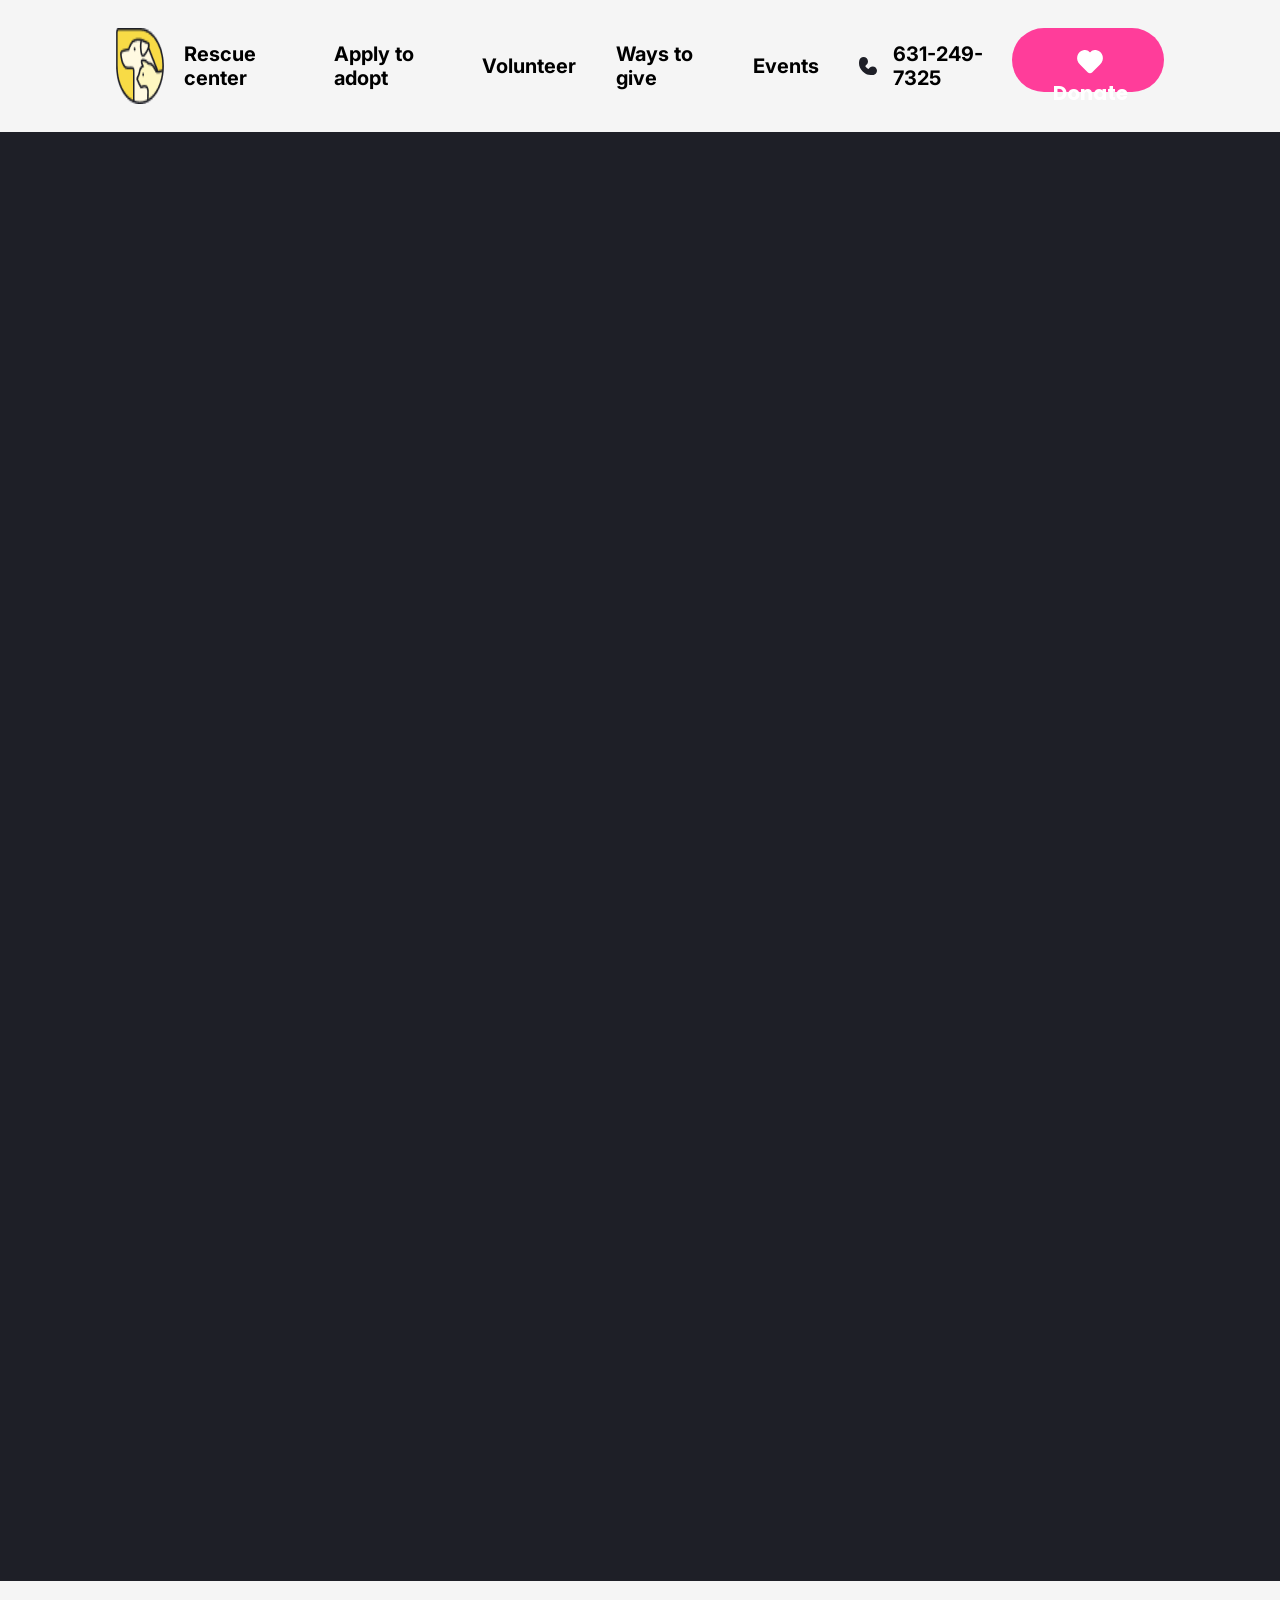
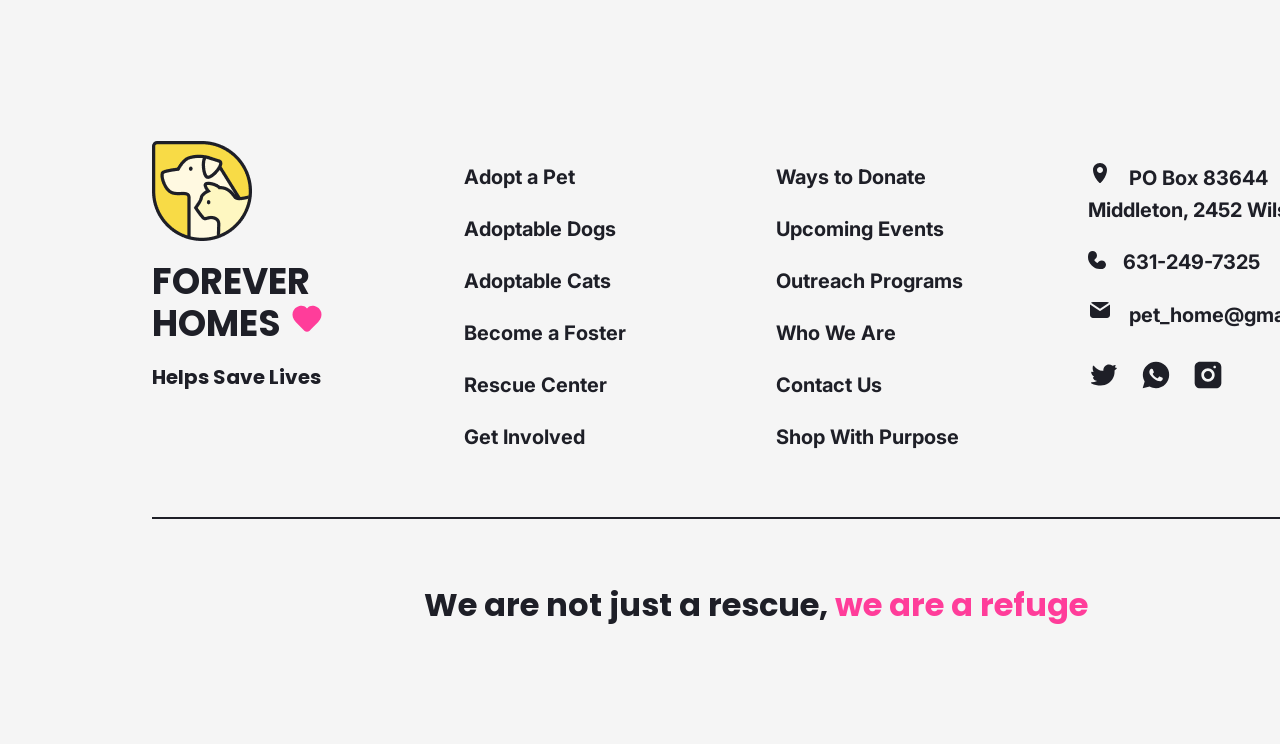
==== pages/adoptables_page/index.htm @ 555f6c4e "Header e Footer da pagina Adoptables" ====
<!DOCTYPE html>
<html lang="en">
<head>
    <meta charset="UTF-8">
    <meta name="viewport" content="width=device-width, initial-scale=1.0">
    <title>Adoptable Page</title>
    <link href="https://fonts.googleapis.com/css2?family=Inter:wght@400;700&family=Poppins:wght@400;700&display=swap" rel="stylesheet">
    <link rel="stylesheet" href="styles.css">
</head>
<body>
    <header>
        <nav id="navbar">
            <ul id="nav-list">
                <img src="../../public/assets/menu_icon.png" alt="menu icon">
                <li>Rescue center</li>
                <li>Apply to adopt</li>
                <li>Volunteer</li>
                <li>Ways to give</li>
                <li>Events</li>
                <li class="phone">
                    <img src="../../public/assets/phone.svg" alt="phone icon">
                    631-249-7325
                </li>
                <button class="button-donate">
                    <img src="../../public/assets/heart.svg" alt="heart icon">
                    Donate
                </button>
            </ul>
        </nav>
    </header>

    <section id="stats-block">
    </section>

    <footer>
        <div class="main-content-footer"> 
            <div class="container-footer">
                <div class="column logo">
                    <div class="logo">
                        <img src="../../public/assets/logo-ft.png" alt="home">
                        <p class="text logo-text">
                            FOREVER<br>
                            HOMES
                            <img src="../../public/assets/heart-ft.svg" alt="heart">
                        </p>
                        <p class="text logo-subtext">Helps Save Lives</p>
                    </div>             
                </div>

                <div class="column text">
                    <p class="footer-text">Adopt a Pet</p>
                    <p class="footer-text">Adoptable Dogs</p>
                    <p class="footer-text">Adoptable Cats</p>
                    <p class="footer-text">Become a Foster</p>
                    <p class="footer-text">Rescue Center</p>
                    <p class="footer-text">Get Involved</p>
                </div>

                <div class="column text">
                    <p class="footer-text">Ways to Donate</p>
                    <p class="footer-text">Upcoming Events</p>
                    <p class="footer-text">Outreach Programs</p>
                    <p class="footer-text">Who We Are</p>
                    <p class="footer-text">Contact Us</p>
                    <p class="footer-text">Shop With Purpose</p>
                </div>

                <div class="contacts">
                    <div class="column text">
                        <p class="footer-text">
                            <img src="../../public/assets/address-ft.svg" alt="address icon">
                            PO Box 83644 Middleton, 2452 Wilson
                        </p>
                        <p class="footer-text">
                            <img src="../../public/assets/phone.svg" alt="phone icon">
                            631-249-7325
                        </p>
                        <p class="footer-text">
                            <img src="../../public/assets/mail-ft.svg" alt="email icon">
                            pet_home@gmail.com
                        </p>
                        <div class="social-media">
                            <img src="../../public/assets/socials-ft.svg" alt="social media">
                        </div>                           
                    </div>
                </div>
            </div>
            <div id="line-footer"></div>
            <h2 class="text-footer">
                We are not just a rescue, 
                <span>
                    we are a refuge
                </span>
            </h2>               
        </div>
    </footer>
</body>
</html>
---- pages/adoptables_page/styles.css ----
body {
    background-color: #F5F5F5;
    width: 100%;
    max-width: 1512px;
    max-height: 2012px;
    margin: 0;
    padding: 0;
}

/* header */
#navbar {
    max-width: 1512px;
    max-height: 120px;
    padding: 0px 116px;
    margin-top: 28px;
    margin-bottom: 28px;
    box-sizing: border-box;
    display: flex;
    flex-direction: column;
    align-items: flex-start;
}

#nav-list {
    margin: 0;
    padding: 0;
    display: flex;
    list-style-type: none;
    width: 100%;
}

#nav-list li {
    display: flex;
    align-items: center;
    color: black;
    padding: 14px 20px;
    font-family: 'Inter', sans-serif;
    font-size: 20px;
    font-weight: 700;
}

#nav-list li img {
    margin-right: 16px;
}

.phone, .button-donate {
    margin-left: auto;
}

.button-donate {
    background-color: #FF3D9A;
    color: white;
    width: 177px;
    height: 64px;
    border-radius: 32px;
    padding: 16px 28px 16px 32px;
    gap: 8px;
    border: none;
    font-family: 'Poppins', sans-serif;
    font-weight: 700;
    font-size: 20px;
    line-height: 32px;
}

.button-donate img {
    height: 32px;
    width: 32px;
    vertical-align: middle;
    color: #FFFFFF;
}

/* stats-block */
#stats-block {
    width: 100%;
    max-width: 1512px;
    height: 1289px;
    padding: 80px 0px;
    margin: 0;
    background-color: #1E1F27;
}

/* footer */
footer {
    width: 100%;
    max-width: 1512px;
    max-height: 603px;
    padding: 80px 0px;
    background-color: #F5F5F5;
    margin: 0;
}

.main-content-footer {
    width: 100%;
    max-width: 1208px;
    height: 443px;
    margin: 80px 80px 152px 152px;
    background-color: #F5F5F5;
}

.container-footer {
    display: flex;
}

.text {
    font-family: 'Poppins', sans-serif;
    font-weight: 700;
    color: #1E1F27;
    text-align: left;
    margin: 0;
}

.logo-text {
    font-size: 36px;
    line-height: 36px;
    margin: 19px 0;
}

.logo-subtext {
    font-size: 20px;
    line-height: 32px;
}

.column {
    flex: 1;
}

.footer-text {
    font-family: 'Inter', sans-serif;;
    font-weight: 700;
    font-size: 20px;
    color: #1E1F27;
    line-height: 32px;
    margin-bottom: 4px;
}

.footer-text img {
    margin-right: 12px;
}

.contacts {
    width: 272px;
    height: 232px;
    gap: 24px;
}

.social-media img {
    margin-top: 24px;
}

#line-footer {
    border-bottom: 2px solid #1E1F27;
    width: 100%;
    margin: 60px 0;
}

.text-footer {
    font-family: 'Poppins', sans-serif;
    font-weight: 700;
    font-size: 32px;
    line-height: 51.2px;
    letter-spacing: -2%;
    color: #1E1F27;
    text-align: center;
}

.text-footer span {
    color: #FF3D9A;
}
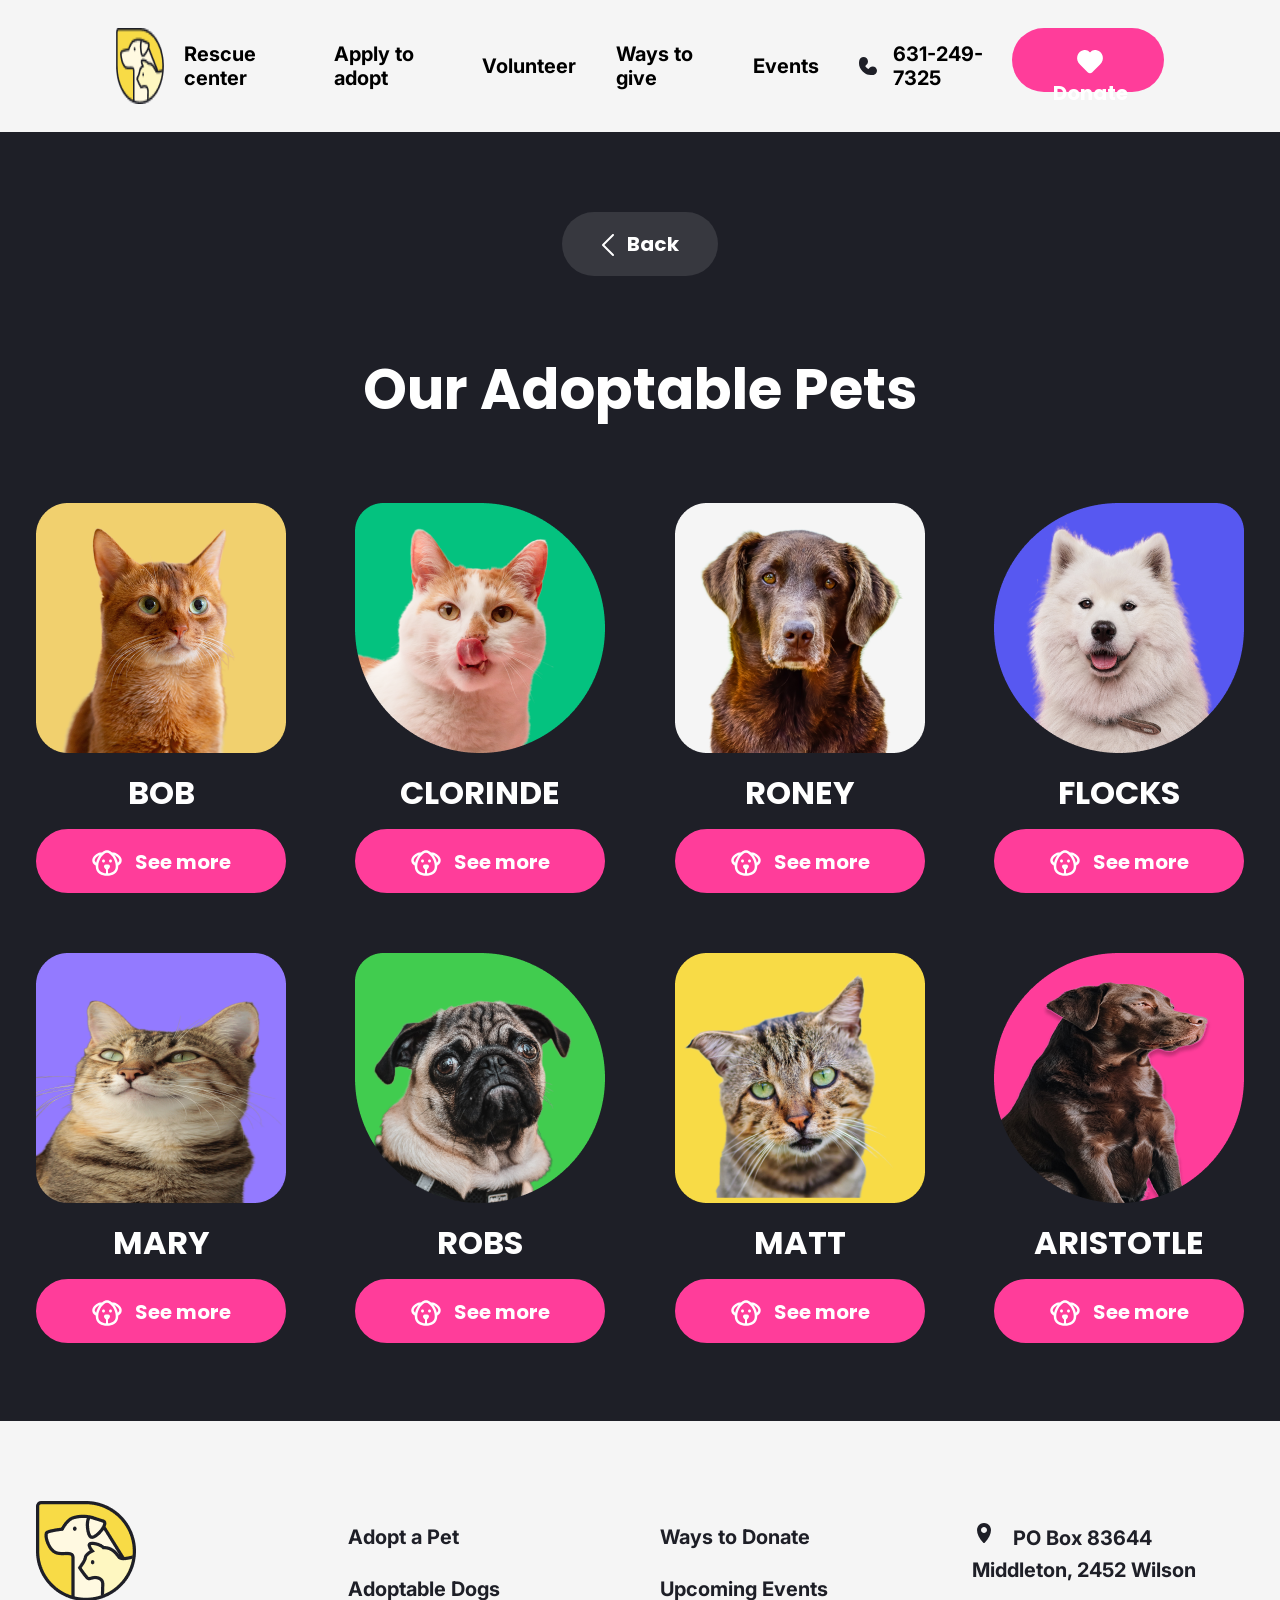
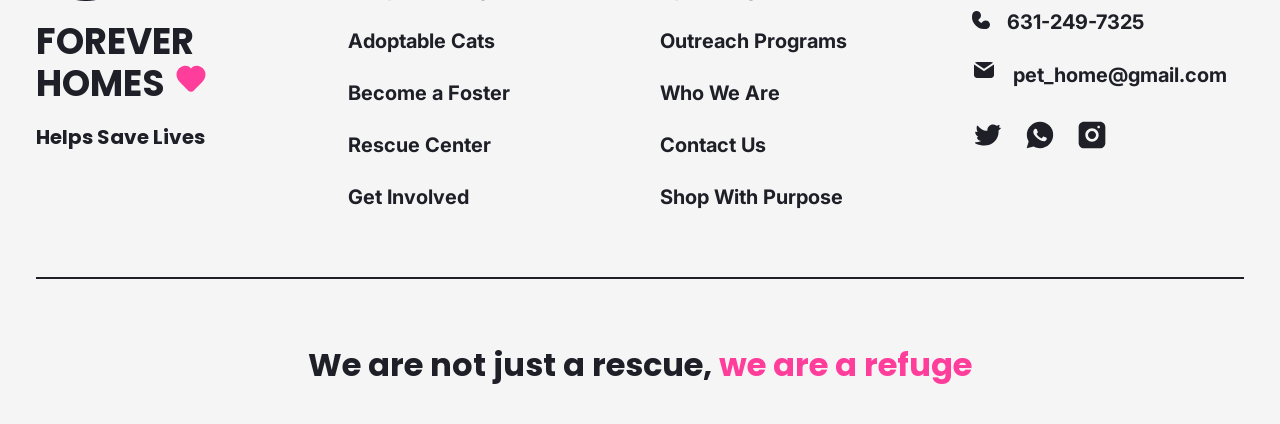
==== commit 0cf658dc: "Finalizando Adoptables Page" ====
--- a/pages/adoptables_page/index.htm
+++ b/pages/adoptables_page/index.htm
@@ -30,6 +30,89 @@
     </header>
 
     <section id="stats-block">
+        <div class="main-content">
+            <div class="text-info">
+                <button class="btn btn-back">
+                    <img src="../../public/assets/back_icon.svg" alt="back icon">
+                    Back
+                </button>
+                <div class="title">
+                    <h2>
+                        Our Adoptable Pets
+                    </h2>
+                </div>
+            </div>
+            <div class="carousel">
+                <div class="row">
+                    <div>
+                        <img src="../../public/assets/bob.png" alt="cat">
+                        <h3>BOB</h3>
+                        <button class="btn btn-more">
+                            <img src="../../public/assets/dog-icon.svg" alt="dog icon">
+                            See more
+                        </button>
+                    </div>
+                    <div>
+                        <img src="../../public/assets/clorinde.png" alt="cat">
+                        <h3>CLORINDE</h3>
+                        <button class="btn btn-more">
+                            <img src="../../public/assets/dog-icon.svg" alt="dog icon">
+                            See more
+                        </button>
+                    </div>
+                    <div>
+                        <img src="../../public/assets/roney.png" alt="dog">
+                        <h3>RONEY</h3>
+                        <button class="btn btn-more">
+                            <img src="../../public/assets/dog-icon.svg" alt="dog icon">
+                            See more
+                        </button>
+                    </div>
+                    <div>
+                        <img src="../../public/assets/flocks.png" alt="dog">
+                        <h3>FLOCKS</h3>
+                        <button class="btn btn-more">
+                            <img src="../../public/assets/dog-icon.svg" alt="dog icon">
+                            See more
+                        </button>
+                    </div>
+                </div>
+                <div class="row">
+                    <div>
+                        <img src="../../public/assets/mary.png" alt="cat">
+                        <h3>MARY</h3>
+                        <button class="btn btn-more">
+                            <img src="../../public/assets/dog-icon.svg" alt="dog icon">
+                            See more
+                        </button>
+                    </div>
+                    <div>
+                        <img src="../../public/assets/robs.png" alt="dog">
+                        <h3>ROBS</h3>
+                        <button class="btn btn-more">
+                            <img src="../../public/assets/dog-icon.svg" alt="dog icon">
+                            See more
+                        </button>
+                    </div>
+                    <div>
+                        <img src="../../public/assets/matt.png" alt="cat">
+                        <h3>MATT</h3>
+                        <button class="btn btn-more">
+                            <img src="../../public/assets/dog-icon.svg" alt="dog icon">
+                            See more
+                        </button>
+                    </div>
+                    <div>
+                        <img src="../../public/assets/aristotle.png" alt="dog">
+                        <h3>ARISTOTLE</h3>
+                        <button class="btn btn-more">
+                            <img src="../../public/assets/dog-icon.svg" alt="dog icon">
+                            See more
+                        </button>
+                    </div>
+                </div>
+            </div>
+        </div>
     </section>
 
     <footer>
--- a/pages/adoptables_page/styles.css
+++ b/pages/adoptables_page/styles.css
@@ -72,10 +72,116 @@
 #stats-block {
     width: 100%;
     max-width: 1512px;
-    height: 1289px;
+    max-height: 1289px;
+    background-color: #1E1F27;
     padding: 80px 0px;
     margin: 0;
-    background-color: #1E1F27;
+}
+
+.main-content {
+    width: 100%;
+    max-width: 1208px;
+    max-height: 1129px;
+    margin: auto;
+}
+
+.text-info {
+    width: 100%;
+    max-width: 1208px;
+    height: 211px;
+    display: flex;
+    flex-direction: column;
+    align-items: center;
+    position: relative;
+}
+
+.btn {
+    height: 64px;
+    border-radius: 32px;
+    padding: 16px 32px;
+    font-family: 'Poppins', sans-serif;
+    font-weight: 700;
+    font-size: 20px;
+}
+
+.btn-back {
+    width: 156px;   
+    border: none;    
+    background-color: #37383F;
+    line-height: 32px;
+    color: white;
+}
+
+.btn-back img {
+    height: 22px;
+    width: 12px;
+    margin-right: 9px;
+    vertical-align: middle;
+}
+
+.title {
+    width: 100%;
+    max-width: 1208px;
+    height: 67px;
+    display: flex;
+    justify-content: center;
+    align-items: center;
+    position: absolute;
+    bottom: 0;
+    left: 0;
+}
+
+h2 {
+    font-family: 'Poppins', sans-serif;
+    font-weight: 700;
+    font-size: 56px;
+    line-height: 67.2px;
+    letter-spacing: -2%;
+    text-align: center;
+    color: #FFFFFF;
+}
+
+.carousel {
+    width: 100%;
+    max-width: 1208px;
+    max-height: 838px;
+    margin-top: 80px;
+    display: flex;
+    flex-direction: column;
+    box-sizing: border-box;
+}
+
+.row {
+    display: flex;
+    justify-content: space-between;
+}
+
+.row div {
+    text-align: center;
+}
+
+.row h3 {
+    font-family: 'Poppins', sans-serif;
+    font-weight: 700;
+    font-size: 32px;
+    letter-spacing: -2%;
+    color: #FFFFFF;
+    margin: 12px 0;
+}
+
+.btn-more {
+    width: 250px;
+    border: 2px solid #FF3D9A;
+    background-color: #FF3D9A;
+    color: white;
+    margin-bottom: 60px;
+}
+
+.btn-more img {
+    height: 32px;
+    width: 32px;
+    margin-right: 8px;
+    vertical-align: middle;
 }
 
 /* footer */
@@ -83,8 +189,8 @@
     width: 100%;
     max-width: 1512px;
     max-height: 603px;
+    background-color: #F5F5F5;
     padding: 80px 0px;
-    background-color: #F5F5F5;
     margin: 0;
 }
 
@@ -92,8 +198,7 @@
     width: 100%;
     max-width: 1208px;
     height: 443px;
-    margin: 80px 80px 152px 152px;
-    background-color: #F5F5F5;
+    margin: auto;
 }
 
 .container-footer {
